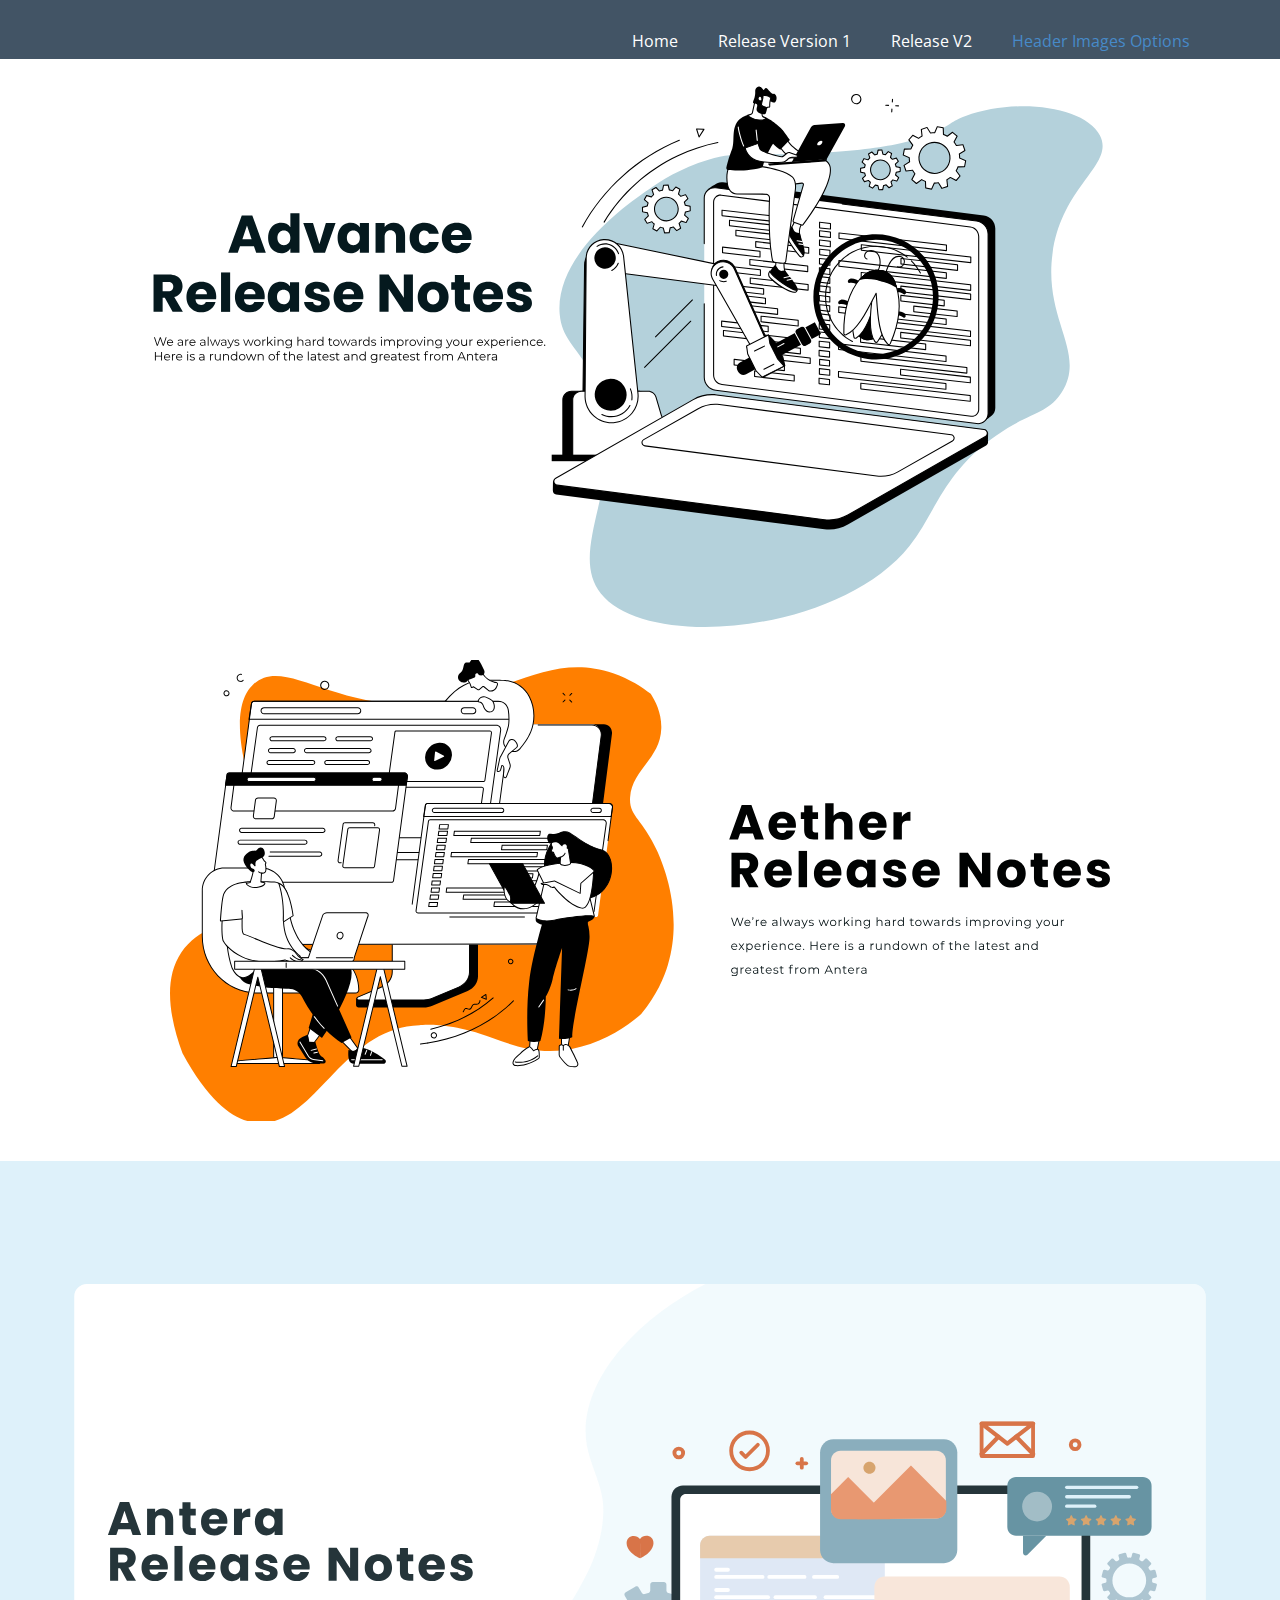
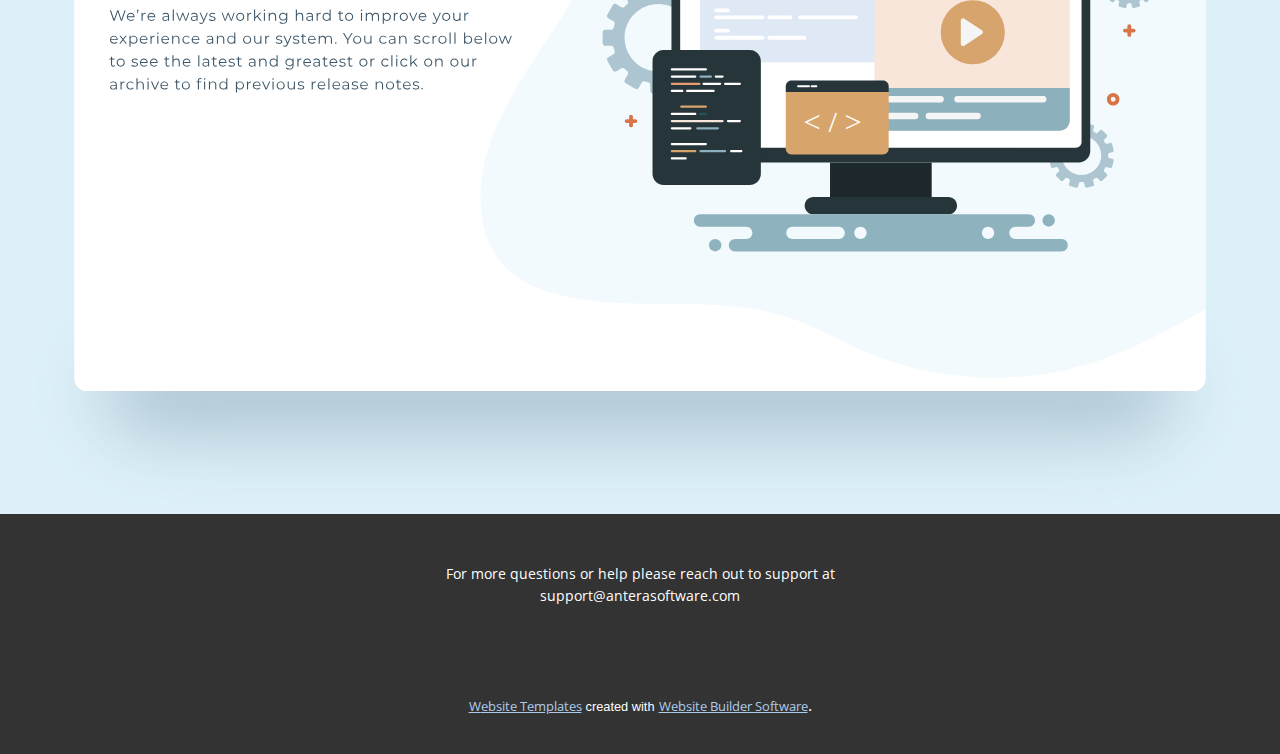
==== Note-Version-2/index.html @ ae720f98 "Add files via upload" ====
<!DOCTYPE html>
<html style="font-size: 16px;" lang="en"><head>
    <meta name="viewport" content="width=device-width, initial-scale=1.0">
    <meta charset="utf-8">
    <meta name="keywords" content="">
    <meta name="description" content="">
    <title>index</title>
    <link rel="stylesheet" href="../nicepage.css" media="screen">
<link rel="stylesheet" href="index.css" media="screen">
    <script class="u-script" type="text/javascript" src="../jquery.js" "="" defer=""></script>
    <script class="u-script" type="text/javascript" src="../nicepage.js" "="" defer=""></script>
    <meta name="generator" content="Nicepage 4.15.11, nicepage.com">
    <link id="u-theme-google-font" rel="stylesheet" href="https://fonts.googleapis.com/css?family=Montserrat:100,100i,200,200i,300,300i,400,400i,500,500i,600,600i,700,700i,800,800i,900,900i|Open+Sans:300,300i,400,400i,500,500i,600,600i,700,700i,800,800i">
    
    
    
    
    <script type="application/ld+json">{
		"@context": "http://schema.org",
		"@type": "Organization",
		"name": "Site1"
}</script>
    <meta name="theme-color" content="#478ac9">
    <meta property="og:title" content="index">
    <meta property="og:description" content="">
    <meta property="og:type" content="website">
  </head>
  <body class="u-body u-xl-mode" data-lang="en"><header class="u-clearfix u-header u-palette-1-dark-2 u-sticky u-sticky-fbdc u-header" id="sec-07a3"><div class="u-clearfix u-sheet u-sheet-1">
        <nav class="u-menu u-menu-one-level u-offcanvas u-menu-1">
          <div class="menu-collapse" style="font-size: 1rem; letter-spacing: 0px;">
            <a class="u-button-style u-custom-left-right-menu-spacing u-custom-padding-bottom u-custom-top-bottom-menu-spacing u-nav-link u-text-active-palette-1-base u-text-hover-palette-2-base" href="#">
              <svg class="u-svg-link" viewBox="0 0 24 24"><use xmlns:xlink="http://www.w3.org/1999/xlink" xlink:href="#menu-hamburger"></use></svg>
              <svg class="u-svg-content" version="1.1" id="menu-hamburger" viewBox="0 0 16 16" x="0px" y="0px" xmlns:xlink="http://www.w3.org/1999/xlink" xmlns="http://www.w3.org/2000/svg"><g><rect y="1" width="16" height="2"></rect><rect y="7" width="16" height="2"></rect><rect y="13" width="16" height="2"></rect>
</g></svg>
            </a>
          </div>
          <div class="u-custom-menu u-nav-container">
            <ul class="u-nav u-unstyled u-nav-1"><li class="u-nav-item"><a class="u-button-style u-nav-link u-text-active-palette-1-base u-text-hover-palette-2-base" href="Home.html" style="padding: 10px 20px;">Home</a>
</li><li class="u-nav-item"><a class="u-button-style u-nav-link u-text-active-palette-1-base u-text-hover-palette-2-base" href="../Note-Version-1/Page-1.html" style="padding: 10px 20px;">Release Version 1</a>
</li><li class="u-nav-item"><a class="u-button-style u-nav-link u-text-active-palette-1-base u-text-hover-palette-2-base" href="../Release-Notes/Releases.html" style="padding: 10px 20px;">Release V2</a>
</li><li class="u-nav-item"><a class="u-button-style u-nav-link u-text-active-palette-1-base u-text-hover-palette-2-base" href="index.html" style="padding: 10px 20px;">Header Images Options</a>
</li></ul>
          </div>
          <div class="u-custom-menu u-nav-container-collapse">
            <div class="u-black u-container-style u-inner-container-layout u-opacity u-opacity-95 u-sidenav">
              <div class="u-inner-container-layout u-sidenav-overflow">
                <div class="u-menu-close"></div>
                <ul class="u-align-center u-nav u-popupmenu-items u-unstyled u-nav-2"><li class="u-nav-item"><a class="u-button-style u-nav-link" href="Home.html">Home</a>
</li><li class="u-nav-item"><a class="u-button-style u-nav-link" href="../Note-Version-1/Page-1.html">Release Version 1</a>
</li><li class="u-nav-item"><a class="u-button-style u-nav-link" href="../Release-Notes/Releases.html">Release V2</a>
</li><li class="u-nav-item"><a class="u-button-style u-nav-link" href="index.html">Header Images Options</a>
</li></ul>
              </div>
            </div>
            <div class="u-black u-menu-overlay u-opacity u-opacity-70"></div>
          </div>
        </nav>
      </div></header>
    <section class="u-clearfix u-white u-section-1" id="sec-2356">
      <div class="u-align-left u-clearfix u-sheet u-sheet-1">
        <img class="u-image u-image-default u-image-1" src="../images/rn22.svg" alt="" data-image-width="4339" data-image-height="2330">
      </div>
    </section>
    <section class="u-clearfix u-section-2" id="sec-4cb5">
      <div class="u-clearfix u-sheet u-sheet-1">
        <img class="u-image u-image-default u-image-1" src="../images/AetherReleaseNotes2.svg" alt="" data-image-width="3664" data-image-height="1815">
      </div>
    </section>
    <section class="u-clearfix u-image u-section-3" id="sec-104b" data-image-width="750" data-image-height="500">
      <div class="u-clearfix u-sheet u-sheet-1"></div>
    </section>
    
    
    <footer class="u-align-center u-clearfix u-footer u-grey-80 u-footer" id="sec-c0f1"><div class="u-clearfix u-sheet u-sheet-1">
        <p class="u-small-text u-text u-text-variant u-text-1">For more questions or help please reach out to support at support@anterasoftware.com</p>
      </div></footer>
    <section class="u-backlink u-clearfix u-grey-80">
      <a class="u-link" href="https://nicepage.com/website-templates" target="_blank">
        <span>Website Templates</span>
      </a>
      <p class="u-text">
        <span>created with</span>
      </p>
      <a class="u-link" href="" target="_blank">
        <span>Website Builder Software</span>
      </a>. 
    </section>
  
</body></html>
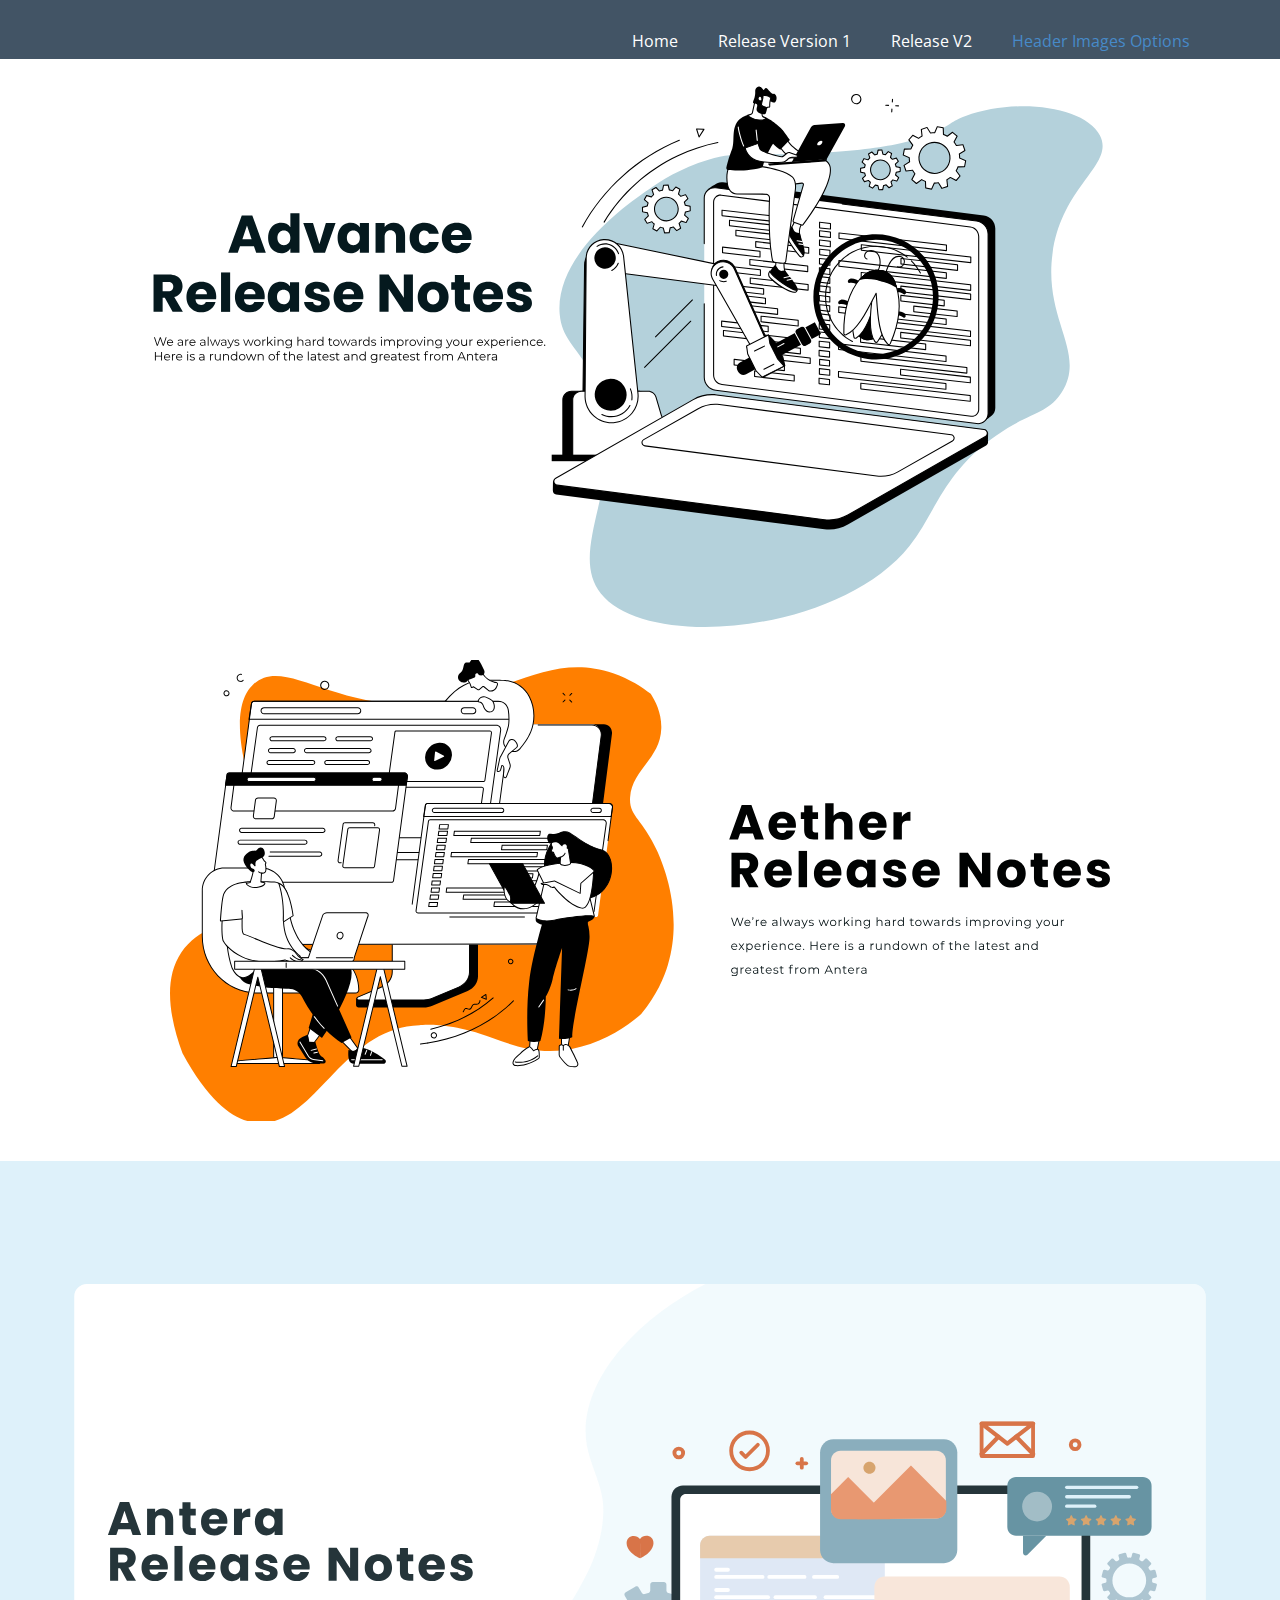
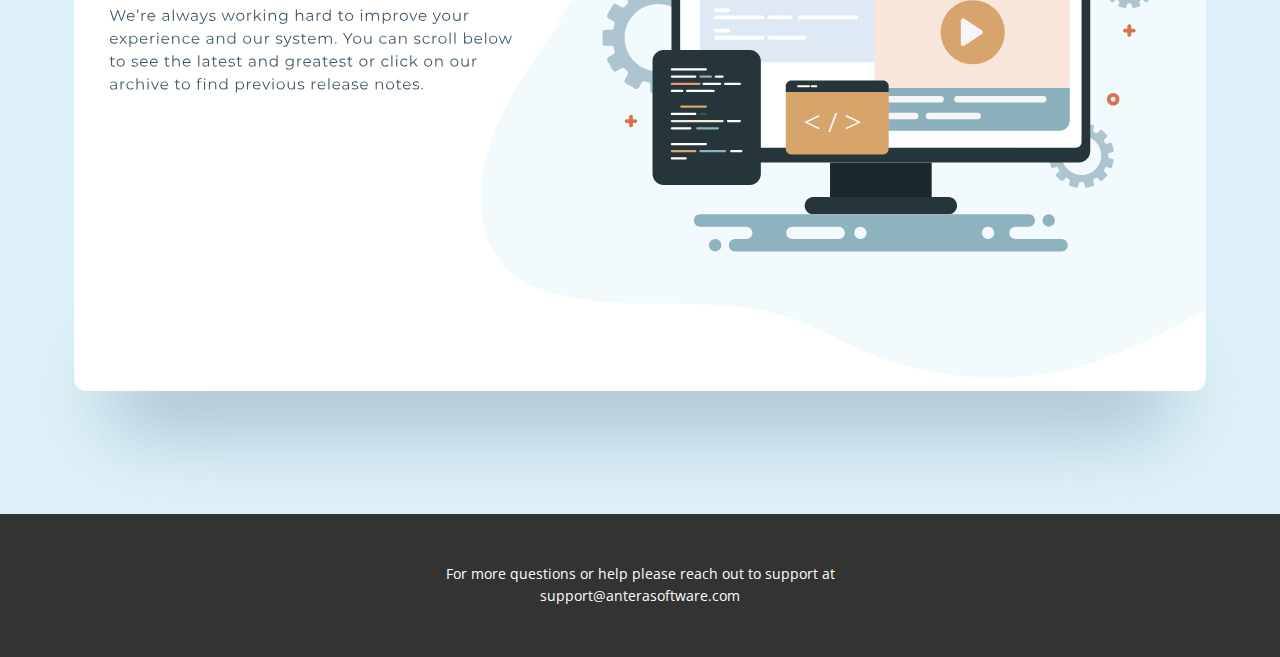
==== commit dc8e5ec5: "Update index.html" ====
--- a/Note-Version-2/index.html
+++ b/Note-Version-2/index.html
@@ -74,16 +74,6 @@
     <footer class="u-align-center u-clearfix u-footer u-grey-80 u-footer" id="sec-c0f1"><div class="u-clearfix u-sheet u-sheet-1">
         <p class="u-small-text u-text u-text-variant u-text-1">For more questions or help please reach out to support at support@anterasoftware.com</p>
       </div></footer>
-    <section class="u-backlink u-clearfix u-grey-80">
-      <a class="u-link" href="https://nicepage.com/website-templates" target="_blank">
-        <span>Website Templates</span>
-      </a>
-      <p class="u-text">
-        <span>created with</span>
-      </p>
-      <a class="u-link" href="" target="_blank">
-        <span>Website Builder Software</span>
-      </a>. 
-    </section>
   
-</body></html>+  
+</body></html>
